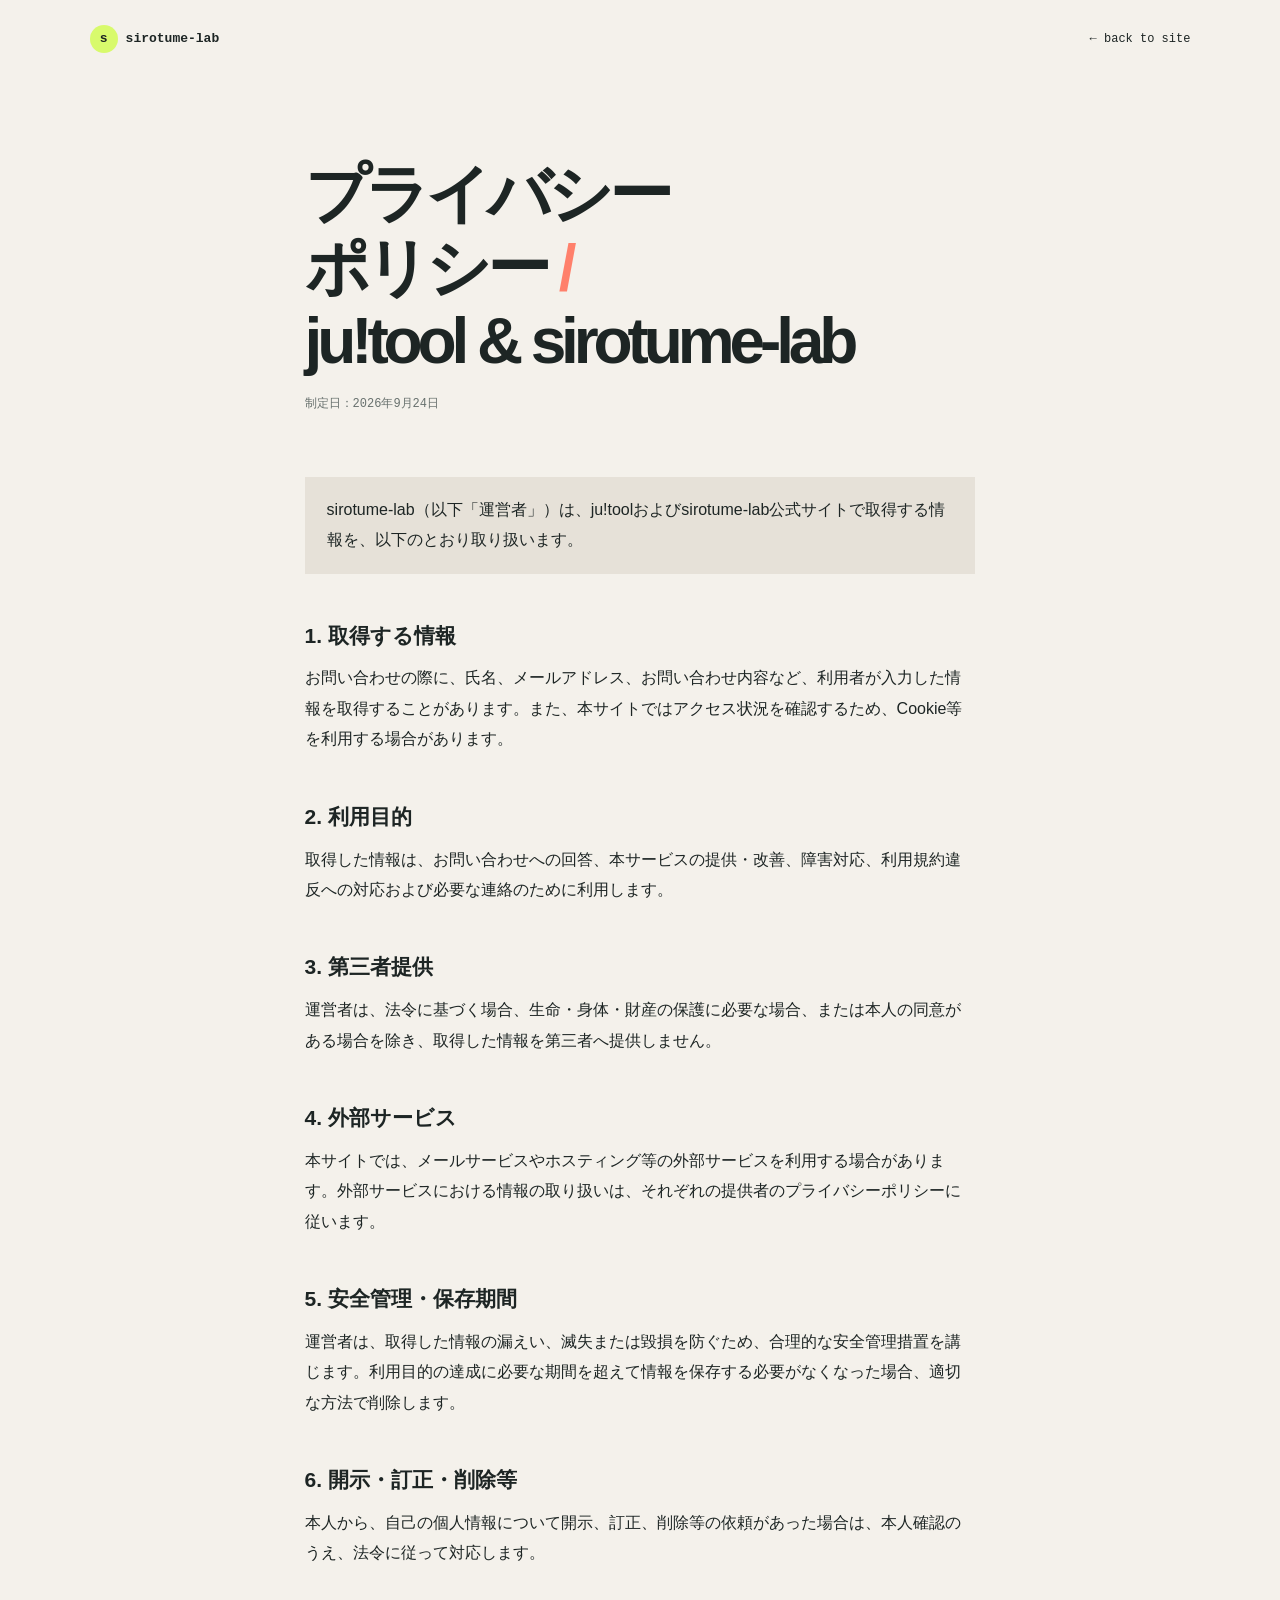
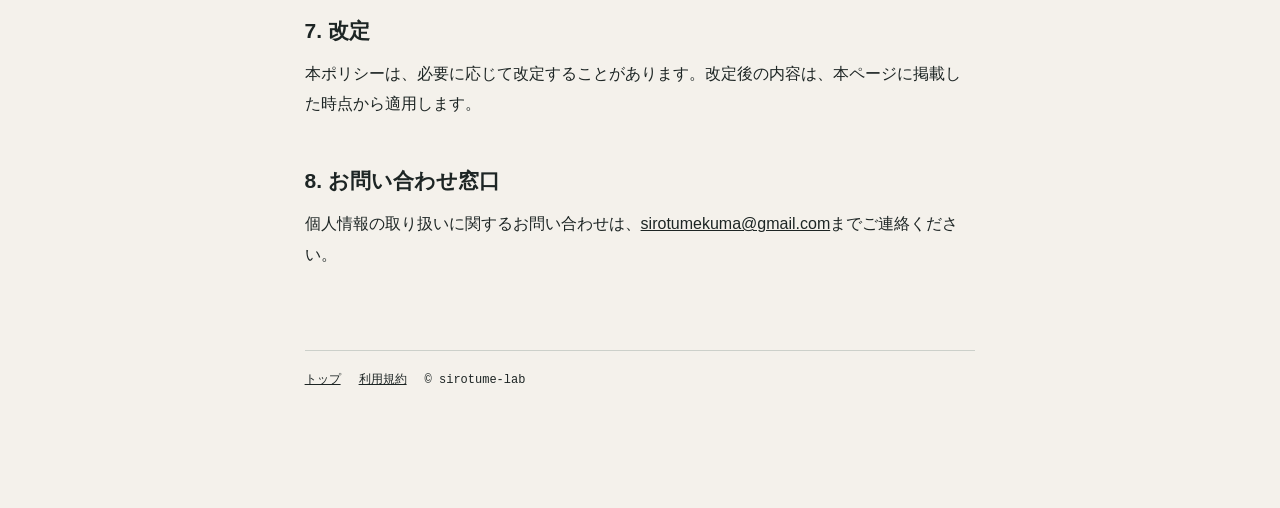
==== privacy.html @ f34c59a0 "ju!toolとsirotume-lab共通のプライバシーポリシーを追加" ====
<!doctype html>
<html lang="ja">
  <head>
    <meta charset="UTF-8" />
    <meta name="viewport" content="width=device-width, initial-scale=1.0" />
    <title>プライバシーポリシー | ju!tool / sirotume-lab</title>
    <style>
      :root{--ink:#1d2524;--paper:#f4f1eb;--acid:#d8fa6c;--coral:#ff806b;--sans:Arial,"Hiragino Kaku Gothic ProN",Meiryo,sans-serif}*{box-sizing:border-box}body{margin:0;color:var(--ink);background:var(--paper);font-family:var(--sans);line-height:1.9}header{align-items:center;display:flex;justify-content:space-between;padding:25px 7vw}a{color:inherit}.logo{text-decoration:none;font-family:monospace;font-weight:bold}.mark{background:var(--acid);border-radius:50%;display:inline-flex;height:28px;align-items:center;justify-content:center;width:28px;margin-right:8px}.back{font:12px monospace;text-decoration:none}main{margin:auto;max-width:850px;padding:80px 7vw 120px}h1{font-size:clamp(34px,6vw,64px);letter-spacing:-.08em;line-height:1.15;margin:0 0 16px}h1 span{color:var(--coral)}.updated{color:#68716e;font:12px monospace;margin-bottom:65px}h2{font-size:21px;margin:42px 0 8px}p{margin:8px 0}.note{background:#e6e1d8;padding:18px 22px;margin:28px 0}footer{border-top:1px solid #ccd0ca;font:12px monospace;margin-top:80px;padding-top:20px}footer a{margin-right:18px}
    </style>
  </head>
  <body>
    <header><a class="logo" href="index.html"><span class="mark">s</span>sirotume-lab</a><a class="back" href="index.html">← back to site</a></header>
    <main>
      <h1>プライバシー<br />ポリシー <span>/</span><br />ju!tool & sirotume-lab</h1>
      <p class="updated">制定日：2026年9月24日</p>
      <div class="note">sirotume-lab（以下「運営者」）は、ju!toolおよびsirotume-lab公式サイトで取得する情報を、以下のとおり取り扱います。</div>
      <h2>1. 取得する情報</h2>
      <p>お問い合わせの際に、氏名、メールアドレス、お問い合わせ内容など、利用者が入力した情報を取得することがあります。また、本サイトではアクセス状況を確認するため、Cookie等を利用する場合があります。</p>
      <h2>2. 利用目的</h2>
      <p>取得した情報は、お問い合わせへの回答、本サービスの提供・改善、障害対応、利用規約違反への対応および必要な連絡のために利用します。</p>
      <h2>3. 第三者提供</h2>
      <p>運営者は、法令に基づく場合、生命・身体・財産の保護に必要な場合、または本人の同意がある場合を除き、取得した情報を第三者へ提供しません。</p>
      <h2>4. 外部サービス</h2>
      <p>本サイトでは、メールサービスやホスティング等の外部サービスを利用する場合があります。外部サービスにおける情報の取り扱いは、それぞれの提供者のプライバシーポリシーに従います。</p>
      <h2>5. 安全管理・保存期間</h2>
      <p>運営者は、取得した情報の漏えい、滅失または毀損を防ぐため、合理的な安全管理措置を講じます。利用目的の達成に必要な期間を超えて情報を保存する必要がなくなった場合、適切な方法で削除します。</p>
      <h2>6. 開示・訂正・削除等</h2>
      <p>本人から、自己の個人情報について開示、訂正、削除等の依頼があった場合は、本人確認のうえ、法令に従って対応します。</p>
      <h2>7. 改定</h2>
      <p>本ポリシーは、必要に応じて改定することがあります。改定後の内容は、本ページに掲載した時点から適用します。</p>
      <h2>8. お問い合わせ窓口</h2>
      <p>個人情報の取り扱いに関するお問い合わせは、<a href="mailto:sirotumekuma@gmail.com">sirotumekuma@gmail.com</a>までご連絡ください。</p>
      <footer><a href="index.html">トップ</a><a href="terms.html">利用規約</a><span>© sirotume-lab</span></footer>
    </main>
  </body>
</html>
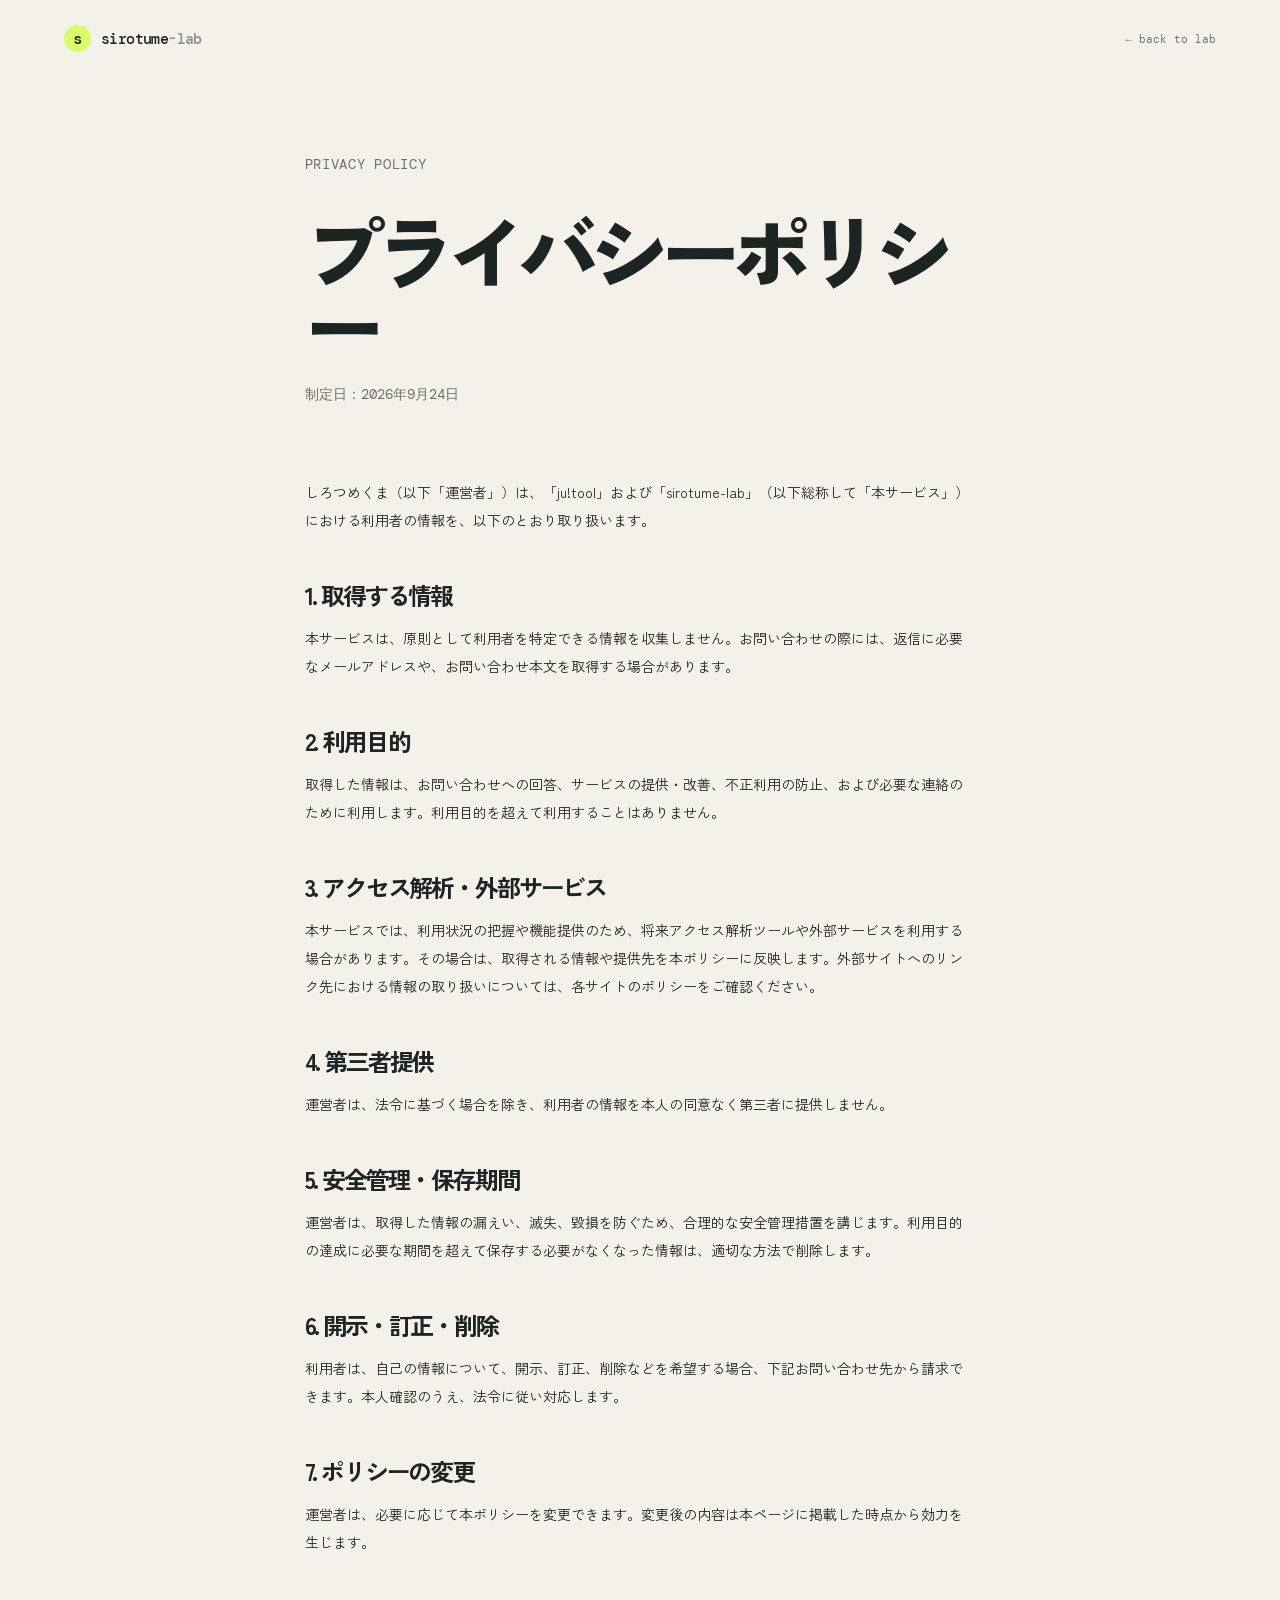
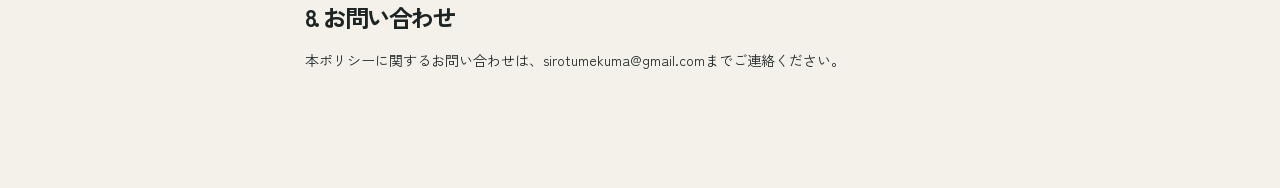
==== commit 1169b39c: "Add files via upload" ====
--- a/privacy.html
+++ b/privacy.html
@@ -1,36 +1,38 @@
-<!doctype html>
-<html lang="ja">
-  <head>
-    <meta charset="UTF-8" />
-    <meta name="viewport" content="width=device-width, initial-scale=1.0" />
-    <title>プライバシーポリシー | ju!tool / sirotume-lab</title>
-    <style>
-      :root{--ink:#1d2524;--paper:#f4f1eb;--acid:#d8fa6c;--coral:#ff806b;--sans:Arial,"Hiragino Kaku Gothic ProN",Meiryo,sans-serif}*{box-sizing:border-box}body{margin:0;color:var(--ink);background:var(--paper);font-family:var(--sans);line-height:1.9}header{align-items:center;display:flex;justify-content:space-between;padding:25px 7vw}a{color:inherit}.logo{text-decoration:none;font-family:monospace;font-weight:bold}.mark{background:var(--acid);border-radius:50%;display:inline-flex;height:28px;align-items:center;justify-content:center;width:28px;margin-right:8px}.back{font:12px monospace;text-decoration:none}main{margin:auto;max-width:850px;padding:80px 7vw 120px}h1{font-size:clamp(34px,6vw,64px);letter-spacing:-.08em;line-height:1.15;margin:0 0 16px}h1 span{color:var(--coral)}.updated{color:#68716e;font:12px monospace;margin-bottom:65px}h2{font-size:21px;margin:42px 0 8px}p{margin:8px 0}.note{background:#e6e1d8;padding:18px 22px;margin:28px 0}footer{border-top:1px solid #ccd0ca;font:12px monospace;margin-top:80px;padding-top:20px}footer a{margin-right:18px}
-    </style>
-  </head>
-  <body>
-    <header><a class="logo" href="index.html"><span class="mark">s</span>sirotume-lab</a><a class="back" href="index.html">← back to site</a></header>
-    <main>
-      <h1>プライバシー<br />ポリシー <span>/</span><br />ju!tool & sirotume-lab</h1>
-      <p class="updated">制定日：2026年9月24日</p>
-      <div class="note">sirotume-lab（以下「運営者」）は、ju!toolおよびsirotume-lab公式サイトで取得する情報を、以下のとおり取り扱います。</div>
-      <h2>1. 取得する情報</h2>
-      <p>お問い合わせの際に、氏名、メールアドレス、お問い合わせ内容など、利用者が入力した情報を取得することがあります。また、本サイトではアクセス状況を確認するため、Cookie等を利用する場合があります。</p>
-      <h2>2. 利用目的</h2>
-      <p>取得した情報は、お問い合わせへの回答、本サービスの提供・改善、障害対応、利用規約違反への対応および必要な連絡のために利用します。</p>
-      <h2>3. 第三者提供</h2>
-      <p>運営者は、法令に基づく場合、生命・身体・財産の保護に必要な場合、または本人の同意がある場合を除き、取得した情報を第三者へ提供しません。</p>
-      <h2>4. 外部サービス</h2>
-      <p>本サイトでは、メールサービスやホスティング等の外部サービスを利用する場合があります。外部サービスにおける情報の取り扱いは、それぞれの提供者のプライバシーポリシーに従います。</p>
-      <h2>5. 安全管理・保存期間</h2>
-      <p>運営者は、取得した情報の漏えい、滅失または毀損を防ぐため、合理的な安全管理措置を講じます。利用目的の達成に必要な期間を超えて情報を保存する必要がなくなった場合、適切な方法で削除します。</p>
-      <h2>6. 開示・訂正・削除等</h2>
-      <p>本人から、自己の個人情報について開示、訂正、削除等の依頼があった場合は、本人確認のうえ、法令に従って対応します。</p>
-      <h2>7. 改定</h2>
-      <p>本ポリシーは、必要に応じて改定することがあります。改定後の内容は、本ページに掲載した時点から適用します。</p>
-      <h2>8. お問い合わせ窓口</h2>
-      <p>個人情報の取り扱いに関するお問い合わせは、<a href="mailto:sirotumekuma@gmail.com">sirotumekuma@gmail.com</a>までご連絡ください。</p>
-      <footer><a href="index.html">トップ</a><a href="terms.html">利用規約</a><span>© sirotume-lab</span></footer>
-    </main>
-  </body>
-</html>
+<!doctype html>
+<html lang="ja">
+  <head>
+    <meta charset="UTF-8" />
+    <meta name="viewport" content="width=device-width, initial-scale=1.0" />
+    <meta name="description" content="ju!tool / sirotume-lab プライバシーポリシー" />
+    <title>プライバシーポリシー | ju!tool / sirotume-lab</title>
+    <link rel="stylesheet" href="styles.css" />
+  </head>
+  <body class="legal-page">
+    <header class="site-header">
+      <a class="logo" href="index.html" aria-label="sirotume-lab トップへ"><span class="logo-mark">s</span><span class="logo-type">sirotume<span>-lab</span></span></a>
+      <a class="legal-back" href="index.html">← back to lab</a>
+    </header>
+    <main class="legal-main">
+      <p class="eyebrow">privacy policy</p>
+      <h1>プライバシーポリシー</h1>
+      <p class="legal-updated">制定日：2026年9月24日</p>
+      <p>しろつめくま（以下「運営者」）は、「ju!tool」および「sirotume-lab」（以下総称して「本サービス」）における利用者の情報を、以下のとおり取り扱います。</p>
+      <h2>1. 取得する情報</h2>
+      <p>本サービスは、原則として利用者を特定できる情報を収集しません。お問い合わせの際には、返信に必要なメールアドレスや、お問い合わせ本文を取得する場合があります。</p>
+      <h2>2. 利用目的</h2>
+      <p>取得した情報は、お問い合わせへの回答、サービスの提供・改善、不正利用の防止、および必要な連絡のために利用します。利用目的を超えて利用することはありません。</p>
+      <h2>3. アクセス解析・外部サービス</h2>
+      <p>本サービスでは、利用状況の把握や機能提供のため、将来アクセス解析ツールや外部サービスを利用する場合があります。その場合は、取得される情報や提供先を本ポリシーに反映します。外部サイトへのリンク先における情報の取り扱いについては、各サイトのポリシーをご確認ください。</p>
+      <h2>4. 第三者提供</h2>
+      <p>運営者は、法令に基づく場合を除き、利用者の情報を本人の同意なく第三者に提供しません。</p>
+      <h2>5. 安全管理・保存期間</h2>
+      <p>運営者は、取得した情報の漏えい、滅失、毀損を防ぐため、合理的な安全管理措置を講じます。利用目的の達成に必要な期間を超えて保存する必要がなくなった情報は、適切な方法で削除します。</p>
+      <h2>6. 開示・訂正・削除</h2>
+      <p>利用者は、自己の情報について、開示、訂正、削除などを希望する場合、下記お問い合わせ先から請求できます。本人確認のうえ、法令に従い対応します。</p>
+      <h2>7. ポリシーの変更</h2>
+      <p>運営者は、必要に応じて本ポリシーを変更できます。変更後の内容は本ページに掲載した時点から効力を生じます。</p>
+      <h2>8. お問い合わせ</h2>
+      <p>本ポリシーに関するお問い合わせは、<a href="mailto:sirotumekuma@gmail.com">sirotumekuma@gmail.com</a>までご連絡ください。</p>
+    </main>
+  </body>
+</html>
--- a/styles.css
+++ b/styles.css
@@ -0,0 +1,91 @@
+@import url("https://fonts.googleapis.com/css2?family=DM+Mono:wght@400;500&family=Zen+Kaku+Gothic+New:wght@400;500;700;900&display=swap");
+
+:root {
+  --ink: #1d2524;
+  --paper: #f4f1eb;
+  --cream: #e6e1d8;
+  --acid: #d8fa6c;
+  --coral: #ff806b;
+  --sky: #bbd7f2;
+  --pink: #f1c7d4;
+  --mono: "DM Mono", monospace;
+  --sans: "Zen Kaku Gothic New", sans-serif;
+}
+* { box-sizing: border-box; }
+html { scroll-behavior: smooth; }
+body { margin: 0; color: var(--ink); background: var(--paper); font-family: var(--sans); }
+a { color: inherit; text-decoration: none; }
+.site-header { align-items: center; display: flex; justify-content: space-between; left: 0; padding: 25px 5vw; position: absolute; right: 0; top: 0; z-index: 5; }
+.logo { align-items: center; display: flex; font-family: var(--mono); font-size: 15px; font-weight: 500; gap: 10px; letter-spacing: -.04em; }
+.logo-mark { align-items: center; background: var(--acid); border-radius: 50%; display: flex; font-size: 16px; height: 27px; justify-content: center; width: 27px; }
+.logo-type span { color: #88908d; }
+.site-nav { display: flex; font: 12px var(--mono); gap: 35px; text-transform: uppercase; }
+.site-nav a { transition: color .2s; }
+.site-nav a:hover { color: var(--coral); }
+.site-nav em { color: #9aa19d; font-size: 9px; font-style: normal; margin-left: 5px; }
+.menu-button { display: none; }
+.section-frame { padding: 150px 10vw; position: relative; }
+.hero { background: var(--paper); height: min(830px, 100vh); min-height: 700px; overflow: hidden; padding-top: 28vh; }
+.eyebrow { color: #68716e; font: 10px var(--mono); letter-spacing: .05em; margin: 0 0 34px; text-transform: uppercase; }
+.eyebrow span { color: var(--coral); margin-left: 14px; }
+h1, h2, p { margin-top: 0; }
+h1 { font-size: clamp(55px, 8.4vw, 130px); font-weight: 900; letter-spacing: -.11em; line-height: .94; margin-bottom: 42px; }
+h1 span, h2 i { color: var(--coral); font-style: normal; }
+.hero-description { font-size: 16px; line-height: 2; }
+.hero-orbit { height: 53vw; max-height: 660px; max-width: 660px; position: absolute; right: 1vw; top: 15vh; width: 53vw; }
+.orbit { border: 1px solid #cfd4ce; border-radius: 50%; height: 100%; position: absolute; width: 100%; }
+.orbit-one { transform: rotate(28deg) scaleY(.66); }
+.orbit-two { transform: rotate(-28deg) scaleY(.66); }
+.orbit-dot { background: var(--coral); border-radius: 50%; height: 17px; left: 43%; position: absolute; top: 48%; width: 17px; }
+.orbit-note { bottom: 14%; color: #8a9390; font: 10px var(--mono); position: absolute; right: 10%; transform: rotate(-35deg); }
+.scroll-note { align-items: center; bottom: 38px; display: flex; font: 9px var(--mono); gap: 13px; left: 10vw; position: absolute; text-transform: uppercase; }
+.scroll-note span { background: var(--coral); display: block; height: 1px; width: 32px; }
+.hero-index { bottom: 38px; font: 10px var(--mono); position: absolute; right: 10vw; }
+.hero-index span { color: #adb3af; padding: 0 7px; }
+.section-light { background: var(--cream); }
+.section-heading { position: relative; z-index: 1; }
+h2 { font-size: clamp(38px, 5vw, 74px); letter-spacing: -.09em; line-height: 1.08; margin-bottom: 34px; }
+h2 i { color: var(--coral); font-style: normal; }
+.section-lead { font-size: 14px; line-height: 1.9; margin-left: 22vw; }
+.work-grid { display: grid; gap: 18px; grid-template-columns: repeat(3, 1fr); margin-top: 110px; }
+.work-card { display: block; overflow: hidden; padding: 17px; transition: transform .35s cubic-bezier(.22,1,.36,1); }
+.work-card:hover { transform: translateY(-10px) rotate(-1deg); }
+.card-acid { background: var(--acid); }
+.card-top { display: flex; font: 9px var(--mono); justify-content: space-between; text-transform: uppercase; }
+.card-top span:last-child { color: #66706d; }
+.card-art { height: 340px; margin: 30px 0 22px; position: relative; }
+.art-lab { background: #dad3c5; overflow: hidden; }
+.lab-circle { align-items: center; border: 1px solid var(--ink); border-radius: 50%; display: flex; font: 62px var(--mono); height: 220px; justify-content: center; left: 22%; position: absolute; top: 18%; transform: rotate(11deg); width: 220px; }
+.lab-line { border-top: 1px solid var(--ink); left: -10%; position: absolute; top: 65%; transform: rotate(-31deg); width: 125%; }
+.lab-star { bottom: 13%; font-size: 30px; position: absolute; right: 18%; }
+.card-title { align-items: flex-end; border-top: 1px solid rgba(29,37,36,.55); display: grid; grid-template-columns: 1fr auto; padding-top: 15px; }
+.card-title span { font-size: 15px; font-weight: 700; }.card-title small { color: #67706c; font: 9px var(--mono); grid-column: 1; margin-top: 6px; }.card-title b { font: 22px var(--mono); grid-column: 2; grid-row: 1 / span 2; }
+.about { display: grid; grid-template-columns: 1fr 1fr; min-height: 720px; overflow: hidden; }
+.about-stamp { color: var(--acid); font: 900 clamp(170px, 24vw, 360px)/.7 var(--sans); left: 2vw; letter-spacing: -.2em; opacity: .8; position: absolute; top: 25%; transform: rotate(-15deg); }
+.about-body { align-self: end; grid-column: 2; padding-bottom: 8px; position: relative; }
+.about-intro { font-size: clamp(20px, 2.2vw, 31px); letter-spacing: -.05em; line-height: 1.7; margin-bottom: 60px; }
+.about-details { display: flex; font-size: 12px; justify-content: space-between; line-height: 2; }.muted { color: #868e8a; }
+.signature { border-top: 1px solid #ccd0ca; font-size: 15px; margin-top: 75px; padding-top: 14px; }.signature span { color: #8b9490; font: 9px var(--mono); margin-left: 12px; }
+.section-dark { background: var(--ink); color: var(--paper); }
+.contact { min-height: 580px; padding-bottom: 40px; padding-top: 130px; }.contact .eyebrow { color: #a0aaa5; }.contact .eyebrow span { color: var(--acid); }.contact-note { color: #a0aaa5; font-size: 14px; line-height: 1.8; position: absolute; right: 10vw; top: 130px; }
+.contact-link { align-items: center; border-bottom: 1px solid #707976; border-top: 1px solid #707976; display: flex; font-size: clamp(25px, 4.8vw, 70px); justify-content: space-between; letter-spacing: -.07em; margin-top: 130px; padding: 20px 0 26px; transition: color .2s; }.contact-link:hover { color: var(--acid); }.contact-link b { font: 38px var(--mono); }
+.contact-footer { bottom: 40px; color: #7f8884; display: flex; font: 9px var(--mono); gap: 20px; justify-content: space-between; left: 10vw; position: absolute; right: 10vw; text-transform: uppercase; }
+.contact-footer a { transition: color .2s; }.contact-footer a:hover { color: var(--acid); }
+.legal-page { background: var(--paper); min-height: 100vh; }
+.legal-main { margin: 0 auto; max-width: 850px; padding: 150px 7vw 100px; }
+.legal-main h1 { font-size: clamp(42px, 7vw, 80px); margin-bottom: 18px; }
+.legal-updated { color: #68716e; font: 11px var(--mono); margin-bottom: 70px; }
+.legal-main h2 { font-size: 24px; margin: 48px 0 16px; }
+.legal-main p, .legal-main li { font-size: 14px; line-height: 2; }
+.legal-main ul { padding-left: 1.5em; }
+.legal-back { color: #68716e; font: 11px var(--mono); }
+.mobile-only { display: none; }
+.reveal { opacity: 0; transform: translateY(22px); transition: opacity .8s ease, transform .8s ease; }.reveal.is-visible { opacity: 1; transform: none; }
+@media (max-width: 700px) {
+  .site-header { padding: 20px 6vw; }.menu-button { background: none; border: 0; display: flex; flex-direction: column; gap: 5px; padding: 5px 0 5px 14px; position: relative; z-index: 6; }.menu-button span { font: 9px var(--mono); margin-bottom: 2px; text-transform: uppercase; }.menu-button i { background: var(--ink); display: block; height: 1px; width: 25px; }.site-nav { background: var(--paper); flex-direction: column; gap: 22px; inset: 0; justify-content: center; opacity: 0; pointer-events: none; position: fixed; transform: translateY(-10px); transition: .25s; }.site-nav.is-open { opacity: 1; pointer-events: auto; transform: none; }.site-nav a { font-size: 20px; padding-left: 15vw; }
+  .section-frame { padding-left: 7vw; padding-right: 7vw; }.hero { height: 750px; min-height: 0; padding-top: 190px; }.hero-orbit { height: 105vw; right: -28vw; top: 260px; width: 105vw; }.hero-description { font-size: 14px; }.mobile-only { display: block; }.scroll-note { left: 7vw; }.hero-index { right: 7vw; }
+  .section-light, .about { padding-bottom: 90px; padding-top: 100px; }.work-grid { display: flex; flex-direction: column; gap: 25px; margin-top: 65px; }.card-art { height: 300px; }.work-card { padding: 14px; }
+  .about { display: block; min-height: 800px; }.about-stamp { left: -4vw; top: 19%; }.about-body { margin-top: 390px; }.about-intro { font-size: 21px; }.about-details { display: block; }.about-details p { margin-bottom: 20px; }.signature { margin-top: 50px; }
+  .contact { min-height: 540px; padding-bottom: 35px; padding-top: 100px; }.contact-note { position: static; }.contact-link { margin-top: 100px; word-break: break-all; }.contact-link b { font-size: 28px; margin-left: 12px; }.contact-footer { align-items: flex-start; bottom: 35px; flex-direction: column; gap: 8px; left: 7vw; right: 7vw; }
+  .legal-main { padding: 120px 7vw 70px; }.legal-main h2 { font-size: 21px; }
+}
